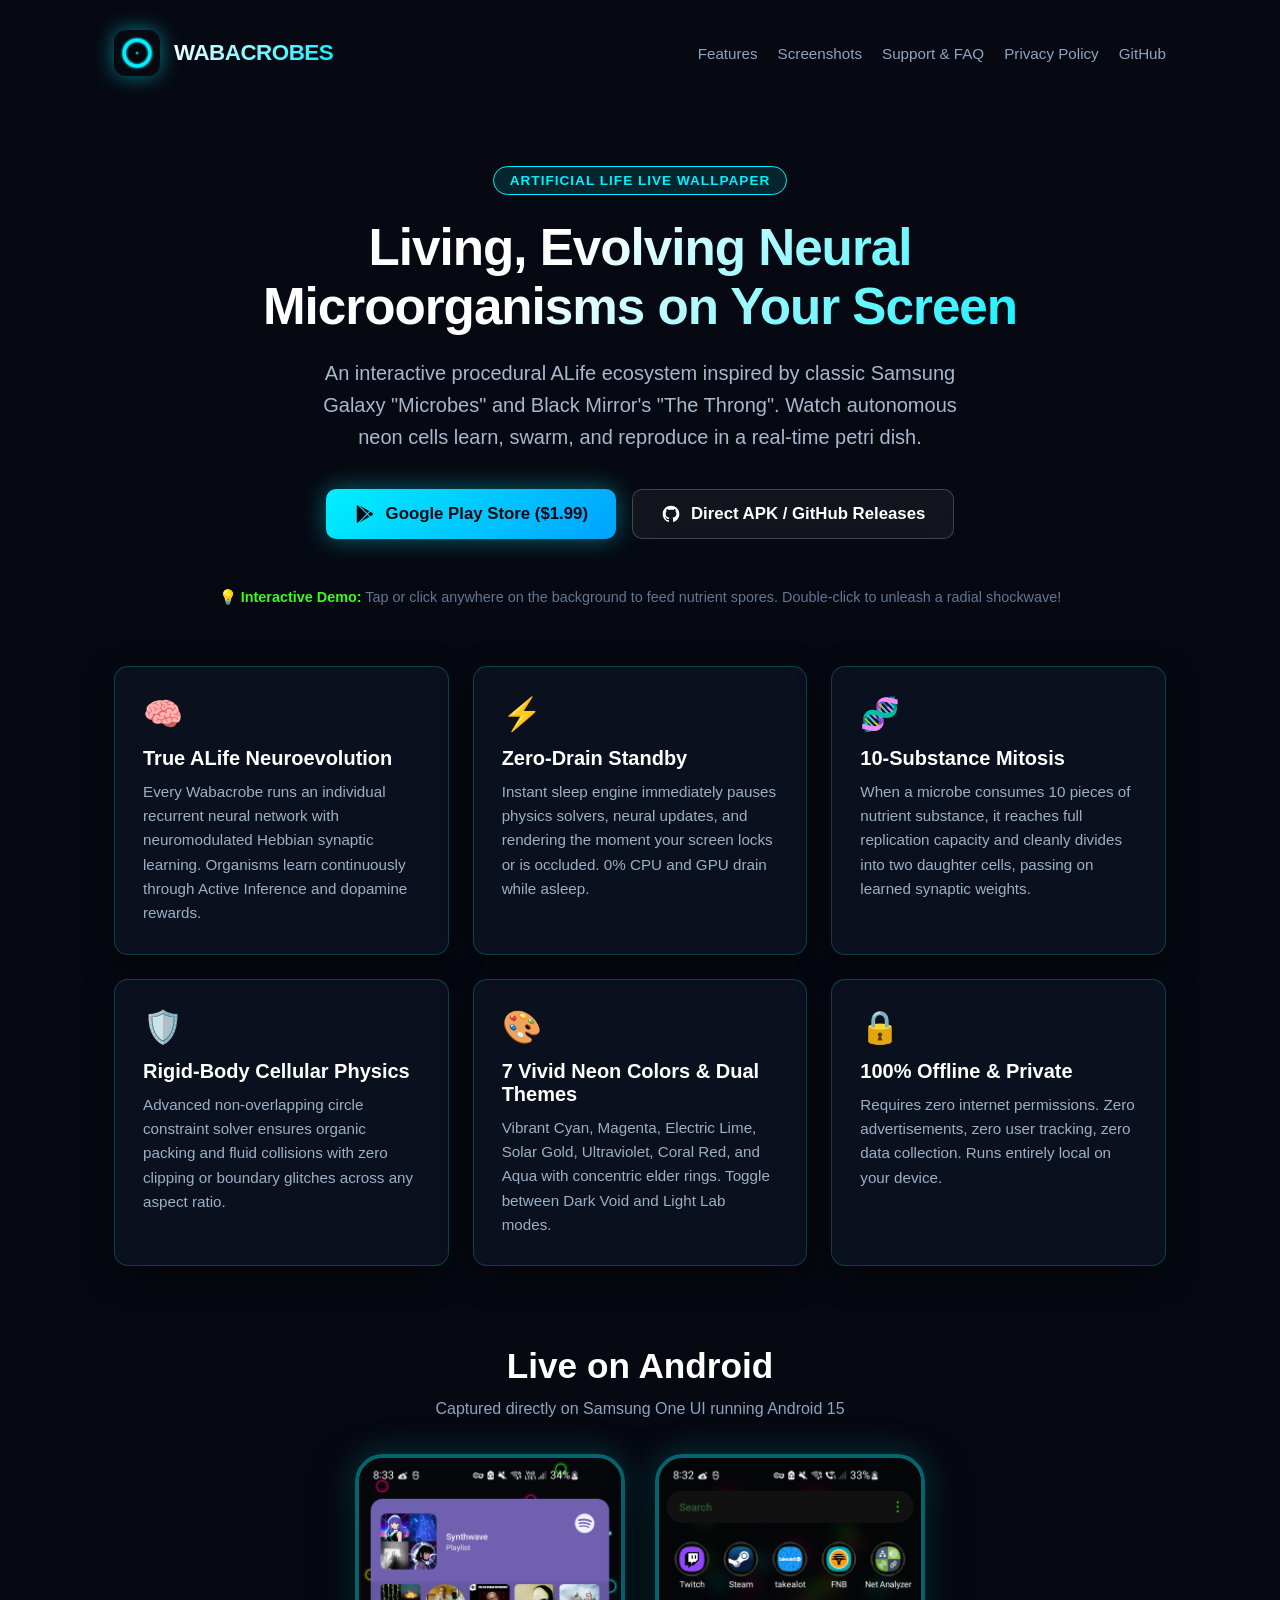
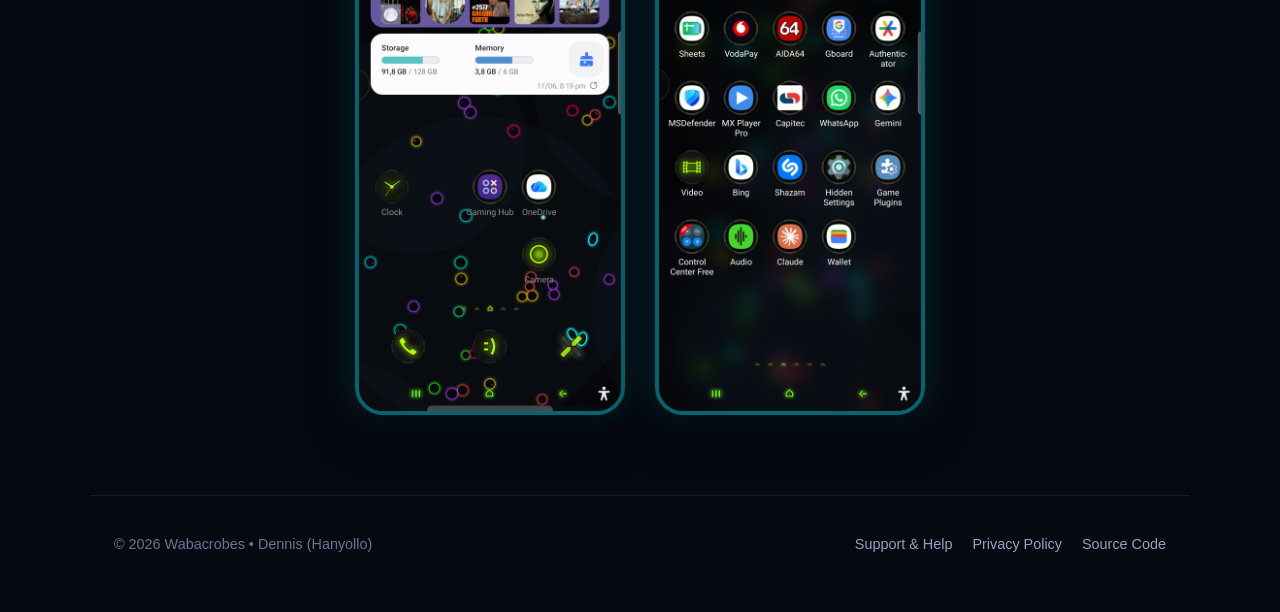
==== index.html @ 7fc67392 "feat: initial landing page, live ALife simulation, privacy policy, and support center" ====
<!DOCTYPE html>
<html lang="en">
<head>
  <meta charset="UTF-8">
  <meta name="viewport" content="width=device-width, initial-scale=1.0">
  <title>Wabacrobes — Autonomous ALife Live Wallpaper</title>
  <link rel="icon" type="image/png" href="assets/icon.png">
  <style>
    :root {
      --bg: #060912;
      --card-bg: rgba(13, 19, 33, 0.82);
      --border: rgba(0, 240, 255, 0.22);
      --text: #e0e6ed;
      --cyan: #00f0ff;
      --magenta: #ff007f;
      --lime: #39ff14;
      --gold: #ffb800;
    }
    * { box-sizing: border-box; margin: 0; padding: 0; }
    body {
      background: var(--bg);
      color: var(--text);
      font-family: -apple-system, BlinkMacSystemFont, "Segoe UI", Roboto, Oxygen, Ubuntu, Cantarell, sans-serif;
      overflow-x: hidden;
      min-height: 100vh;
      position: relative;
    }
    #sim-canvas {
      position: fixed;
      top: 0;
      left: 0;
      width: 100vw;
      height: 100vh;
      z-index: 0;
      pointer-events: auto;
    }
    .content-overlay {
      position: relative;
      z-index: 1;
      pointer-events: none;
    }
    .clickable {
      pointer-events: auto;
    }
    header {
      max-width: 1100px;
      margin: 0 auto;
      padding: 30px 24px;
      display: flex;
      justify-content: space-between;
      align-items: center;
    }
    .brand {
      display: flex;
      align-items: center;
      gap: 14px;
      text-decoration: none;
      color: #fff;
    }
    .brand img {
      width: 46px;
      height: 46px;
      border-radius: 12px;
      box-shadow: 0 0 20px rgba(0, 240, 255, 0.5);
    }
    .brand span {
      font-size: 1.4rem;
      font-weight: 800;
      letter-spacing: -0.5px;
      background: linear-gradient(135deg, #fff, var(--cyan));
      -webkit-background-clip: text;
      -webkit-text-fill-color: transparent;
    }
    nav {
      display: flex;
      gap: 20px;
    }
    nav a {
      color: #8da4be;
      text-decoration: none;
      font-size: 0.95rem;
      font-weight: 500;
      transition: color 0.2s;
    }
    nav a:hover {
      color: var(--cyan);
    }
    .hero {
      max-width: 900px;
      margin: 60px auto 40px;
      text-align: center;
      padding: 0 24px;
    }
    .badge {
      display: inline-block;
      padding: 6px 16px;
      background: rgba(0, 240, 255, 0.12);
      border: 1px solid var(--cyan);
      border-radius: 50px;
      color: var(--cyan);
      font-size: 0.85rem;
      font-weight: 600;
      text-transform: uppercase;
      letter-spacing: 1px;
      margin-bottom: 24px;
    }
    h1 {
      font-size: 3.2rem;
      font-weight: 900;
      line-height: 1.15;
      margin-bottom: 20px;
      letter-spacing: -1px;
      background: linear-gradient(135deg, #ffffff 40%, #00f0ff 100%);
      -webkit-background-clip: text;
      -webkit-text-fill-color: transparent;
    }
    .tagline {
      font-size: 1.25rem;
      color: #a8b8cc;
      max-width: 680px;
      margin: 0 auto 36px;
      line-height: 1.6;
    }
    .btn-group {
      display: flex;
      justify-content: center;
      gap: 16px;
      flex-wrap: wrap;
      margin-bottom: 50px;
    }
    .btn {
      display: inline-flex;
      align-items: center;
      gap: 10px;
      padding: 14px 28px;
      border-radius: 10px;
      font-size: 1.05rem;
      font-weight: 600;
      text-decoration: none;
      transition: all 0.25s ease;
      cursor: pointer;
    }
    .btn-primary {
      background: linear-gradient(135deg, var(--cyan), #00a2ff);
      color: #060912;
      box-shadow: 0 0 25px rgba(0, 240, 255, 0.4);
    }
    .btn-primary:hover {
      box-shadow: 0 0 35px rgba(0, 240, 255, 0.7);
      transform: translateY(-2px);
    }
    .btn-secondary {
      background: rgba(255, 255, 255, 0.05);
      border: 1px solid rgba(255, 255, 255, 0.2);
      color: #fff;
      backdrop-filter: blur(10px);
    }
    .btn-secondary:hover {
      border-color: var(--cyan);
      color: var(--cyan);
      transform: translateY(-2px);
    }
    .interactive-tip {
      font-size: 0.9rem;
      color: #637792;
      margin-bottom: 60px;
    }
    .interactive-tip strong {
      color: var(--lime);
    }
    .features-grid {
      max-width: 1100px;
      margin: 0 auto 80px;
      padding: 0 24px;
      display: grid;
      grid-template-columns: repeat(auto-fit, minmax(310px, 1fr));
      gap: 24px;
    }
    .feature-card {
      background: var(--card-bg);
      border: 1px solid var(--border);
      border-radius: 14px;
      padding: 28px;
      backdrop-filter: blur(14px);
      box-shadow: 0 10px 30px rgba(0, 0, 0, 0.5);
      transition: transform 0.2s, border-color 0.2s;
    }
    .feature-card:hover {
      transform: translateY(-4px);
      border-color: var(--cyan);
    }
    .feature-icon {
      font-size: 2rem;
      margin-bottom: 14px;
      display: inline-block;
    }
    .feature-card h3 {
      font-size: 1.25rem;
      color: #fff;
      margin-bottom: 10px;
    }
    .feature-card p {
      color: #9cb0c5;
      font-size: 0.95rem;
      line-height: 1.6;
    }
    .preview-section {
      max-width: 980px;
      margin: 0 auto 80px;
      padding: 0 24px;
      text-align: center;
    }
    .preview-section h2 {
      font-size: 2.2rem;
      color: #fff;
      margin-bottom: 14px;
    }
    .screenshots-container {
      display: flex;
      justify-content: center;
      gap: 30px;
      flex-wrap: wrap;
      margin-top: 36px;
    }
    .screen-mockup {
      width: 270px;
      border-radius: 28px;
      border: 4px solid rgba(0, 240, 255, 0.4);
      box-shadow: 0 16px 45px rgba(0, 0, 0, 0.8), 0 0 30px rgba(0, 240, 255, 0.25);
      overflow: hidden;
      transition: transform 0.3s;
    }
    .screen-mockup:hover {
      transform: scale(1.03);
    }
    .screen-mockup img {
      width: 100%;
      height: auto;
      display: block;
    }
    footer {
      max-width: 1100px;
      margin: 0 auto;
      padding: 40px 24px 60px;
      border-top: 1px solid rgba(255, 255, 255, 0.08);
      display: flex;
      justify-content: space-between;
      align-items: center;
      flex-wrap: wrap;
      gap: 20px;
      color: #637792;
      font-size: 0.9rem;
    }
    footer a {
      color: #8da4be;
      text-decoration: none;
    }
    footer a:hover {
      color: var(--cyan);
    }
    @media (max-width: 768px) {
      h1 { font-size: 2.3rem; }
      .tagline { font-size: 1.1rem; }
      nav { display: none; }
    }
  </style>
</head>
<body>
  <!-- Interactive ALife Background Simulation -->
  <canvas id="sim-canvas"></canvas>

  <div class="content-overlay">
    <header class="clickable">
      <a href="index.html" class="brand">
        <img src="assets/icon.png" alt="Wabacrobes Logo">
        <span>WABACROBES</span>
      </a>
      <nav>
        <a href="#features">Features</a>
        <a href="#preview">Screenshots</a>
        <a href="support.html">Support & FAQ</a>
        <a href="privacy.html">Privacy Policy</a>
        <a href="https://github.com/wakie88/Wabacrobes" target="_blank">GitHub</a>
      </nav>
    </header>

    <section class="hero">
      <div class="badge">Artificial Life Live Wallpaper</div>
      <h1>Living, Evolving Neural Microorganisms on Your Screen</h1>
      <p class="tagline">
        An interactive procedural ALife ecosystem inspired by classic Samsung Galaxy "Microbes" and Black Mirror's "The Throng". Watch autonomous neon cells learn, swarm, and reproduce in a real-time petri dish.
      </p>

      <div class="btn-group clickable">
        <a href="https://play.google.com/store/apps/details?id=com.hanyollo.wabacrobes" class="btn btn-primary" target="_blank">
          <svg width="22" height="22" viewBox="0 0 24 24" fill="currentColor">
            <path d="M3,20.5V3.5C3,2.91 3.34,2.39 3.84,2.15L13.69,12L3.84,21.85C3.34,21.6 3,21.09 3,20.5M16.81,15.12L6.05,21.34L14.54,12.85L16.81,15.12M20.16,10.81C20.5,11.08 20.75,11.5 20.75,12C20.75,12.5 20.5,12.92 20.16,13.19L17.89,14.5L15.39,12L17.89,9.5L20.16,10.81M6.05,2.66L16.81,8.88L14.54,11.15L6.05,2.66Z"/>
          </svg>
          Google Play Store ($1.99)
        </a>
        <a href="https://github.com/wakie88/Wabacrobes/releases/tag/v0.1" class="btn btn-secondary" target="_blank">
          <svg width="20" height="20" viewBox="0 0 24 24" fill="currentColor">
            <path d="M12,2A10,10 0 0,0 2,12C2,16.42 4.87,20.17 8.84,21.5C9.34,21.58 9.5,21.27 9.5,21C9.5,20.77 9.5,20.14 9.5,19.31C6.73,19.91 6.14,17.97 6.14,17.97C5.68,16.81 5.03,16.5 5.03,16.5C4.12,15.88 5.1,15.9 5.1,15.9C6.1,15.97 6.63,16.93 6.63,16.93C7.5,18.45 8.97,18 9.54,17.76C9.63,17.11 9.89,16.67 10.17,16.42C7.95,16.17 5.62,15.31 5.62,11.5C5.62,10.39 6,9.5 6.65,8.79C6.55,8.54 6.2,7.5 6.75,6.15C6.75,6.15 7.59,5.88 9.5,7.17C10.29,6.95 11.15,6.84 12,6.84C12.85,6.84 13.71,6.95 14.5,7.17C16.41,5.88 17.25,6.15 17.25,6.15C17.8,7.5 17.45,8.54 17.35,8.79C18,9.5 18.38,10.39 18.38,11.5C18.38,15.32 16.04,16.16 13.81,16.41C14.17,16.72 14.5,17.33 14.5,18.26C14.5,19.6 14.5,20.68 14.5,21C14.5,21.27 14.66,21.59 15.17,21.5C19.14,20.16 22,16.42 22,12A10,10 0 0,0 12,2Z"/>
          </svg>
          Direct APK / GitHub Releases
        </a>
      </div>

      <p class="interactive-tip clickable">
        💡 <strong>Interactive Demo:</strong> Tap or click anywhere on the background to feed nutrient spores. Double-click to unleash a radial shockwave!
      </p>
    </section>

    <section id="features" class="features-grid clickable">
      <div class="feature-card">
        <span class="feature-icon">🧠</span>
        <h3>True ALife Neuroevolution</h3>
        <p>Every Wabacrobe runs an individual recurrent neural network with neuromodulated Hebbian synaptic learning. Organisms learn continuously through Active Inference and dopamine rewards.</p>
      </div>

      <div class="feature-card">
        <span class="feature-icon">⚡</span>
        <h3>Zero-Drain Standby</h3>
        <p>Instant sleep engine immediately pauses physics solvers, neural updates, and rendering the moment your screen locks or is occluded. 0% CPU and GPU drain while asleep.</p>
      </div>

      <div class="feature-card">
        <span class="feature-icon">🧬</span>
        <h3>10-Substance Mitosis</h3>
        <p>When a microbe consumes 10 pieces of nutrient substance, it reaches full replication capacity and cleanly divides into two daughter cells, passing on learned synaptic weights.</p>
      </div>

      <div class="feature-card">
        <span class="feature-icon">🛡️</span>
        <h3>Rigid-Body Cellular Physics</h3>
        <p>Advanced non-overlapping circle constraint solver ensures organic packing and fluid collisions with zero clipping or boundary glitches across any aspect ratio.</p>
      </div>

      <div class="feature-card">
        <span class="feature-icon">🎨</span>
        <h3>7 Vivid Neon Colors & Dual Themes</h3>
        <p>Vibrant Cyan, Magenta, Electric Lime, Solar Gold, Ultraviolet, Coral Red, and Aqua with concentric elder rings. Toggle between Dark Void and Light Lab modes.</p>
      </div>

      <div class="feature-card">
        <span class="feature-icon">🔒</span>
        <h3>100% Offline & Private</h3>
        <p>Requires zero internet permissions. Zero advertisements, zero user tracking, zero data collection. Runs entirely local on your device.</p>
      </div>
    </section>

    <section id="preview" class="preview-section clickable">
      <h2>Live on Android</h2>
      <p style="color: #8da4be;">Captured directly on Samsung One UI running Android 15</p>

      <div class="screenshots-container">
        <div class="screen-mockup">
          <img src="assets/screenshot-1.png" alt="Wabacrobes Home Screen Live Wallpaper">
        </div>
        <div class="screen-mockup">
          <img src="assets/screenshot-2.png" alt="Wabacrobes Wallpaper Preview Screen">
        </div>
      </div>
    </section>

    <footer class="clickable">
      <div>© 2026 Wabacrobes • Dennis (Hanyollo)</div>
      <div style="display: flex; gap: 20px;">
        <a href="support.html">Support & Help</a>
        <a href="privacy.html">Privacy Policy</a>
        <a href="https://github.com/wakie88/Wabacrobes" target="_blank">Source Code</a>
      </div>
    </footer>
  </div>

  <!-- Simulation scripts -->
  <script src="assets/js/alife-brain.js"></script>
  <script src="assets/js/physics-solver.js"></script>
  <script src="assets/js/wabacrobes-engine.js"></script>
  <script>
    window.addEventListener('DOMContentLoaded', () => {
      const canvas = document.getElementById('sim-canvas');
      const engine = new WabacrobesEngine(canvas, {
        targetFps: 60,
        enableTouch: true,
        defaultTheme: 'dark'
      });
      window.simEngine = engine;

      // Single tap feeding on canvas click
      let lastTap = 0;
      canvas.addEventListener('pointerdown', (e) => {
        const now = Date.now();
        if (now - lastTap < 300) {
          engine.shockwave(e.clientX, e.clientY);
        } else {
          engine.feed(e.clientX, e.clientY);
        }
        lastTap = now;
      });
    });
  </script>
</body>
</html>
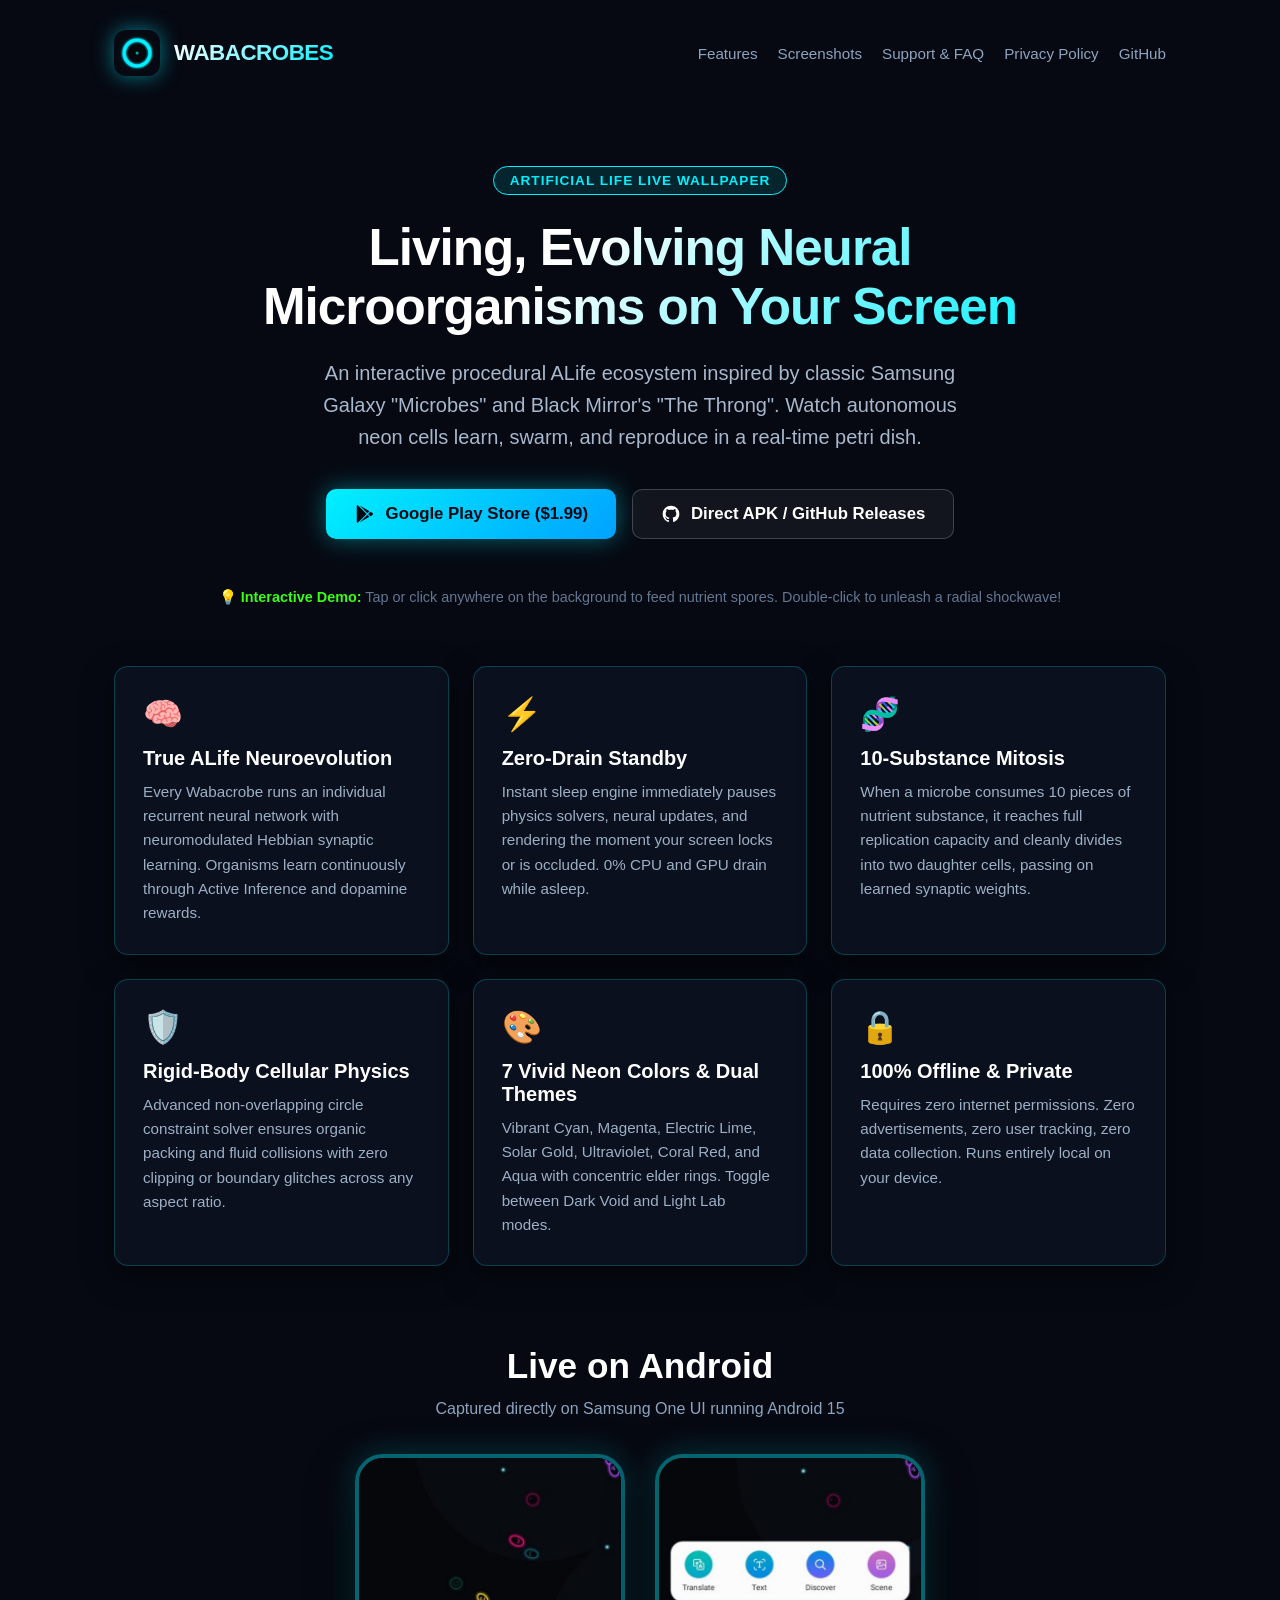
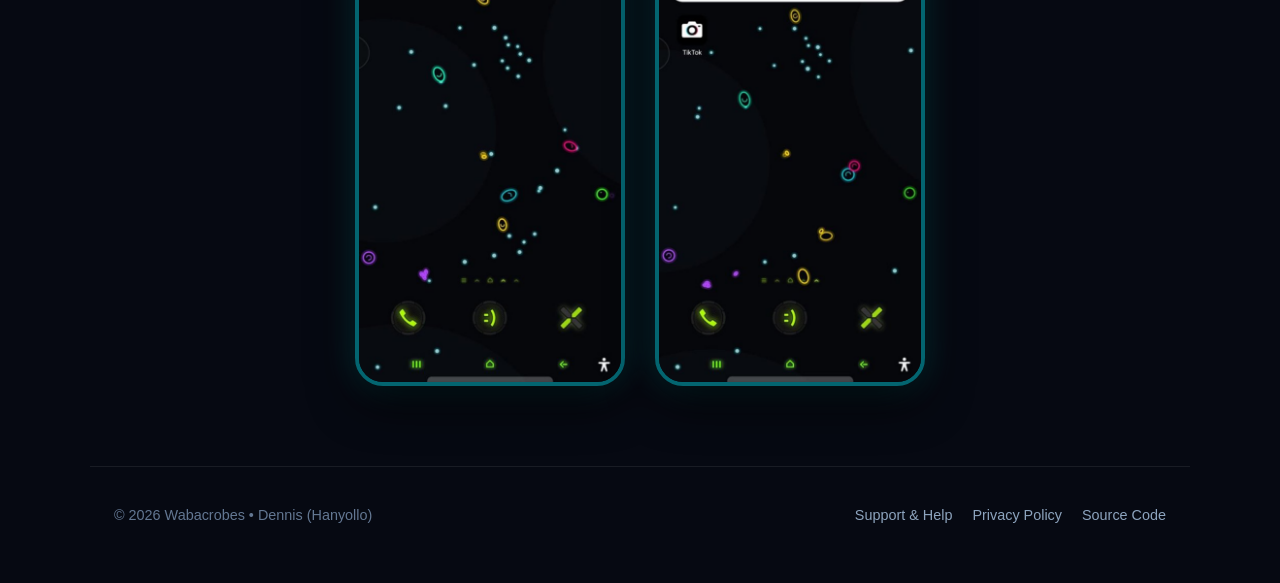
==== commit 5432858a: "refactor: update Google Play store link package name to com.Wabakipi.wabacrobes" ====
--- a/index.html
+++ b/index.html
@@ -292,7 +292,7 @@
       </p>
 
       <div class="btn-group clickable">
-        <a href="https://play.google.com/store/apps/details?id=com.hanyollo.wabacrobes" class="btn btn-primary" target="_blank">
+        <a href="https://play.google.com/store/apps/details?id=com.Wabakipi.wabacrobes" class="btn btn-primary" target="_blank">
           <svg width="22" height="22" viewBox="0 0 24 24" fill="currentColor">
             <path d="M3,20.5V3.5C3,2.91 3.34,2.39 3.84,2.15L13.69,12L3.84,21.85C3.34,21.6 3,21.09 3,20.5M16.81,15.12L6.05,21.34L14.54,12.85L16.81,15.12M20.16,10.81C20.5,11.08 20.75,11.5 20.75,12C20.75,12.5 20.5,12.92 20.16,13.19L17.89,14.5L15.39,12L17.89,9.5L20.16,10.81M6.05,2.66L16.81,8.88L14.54,11.15L6.05,2.66Z"/>
           </svg>
